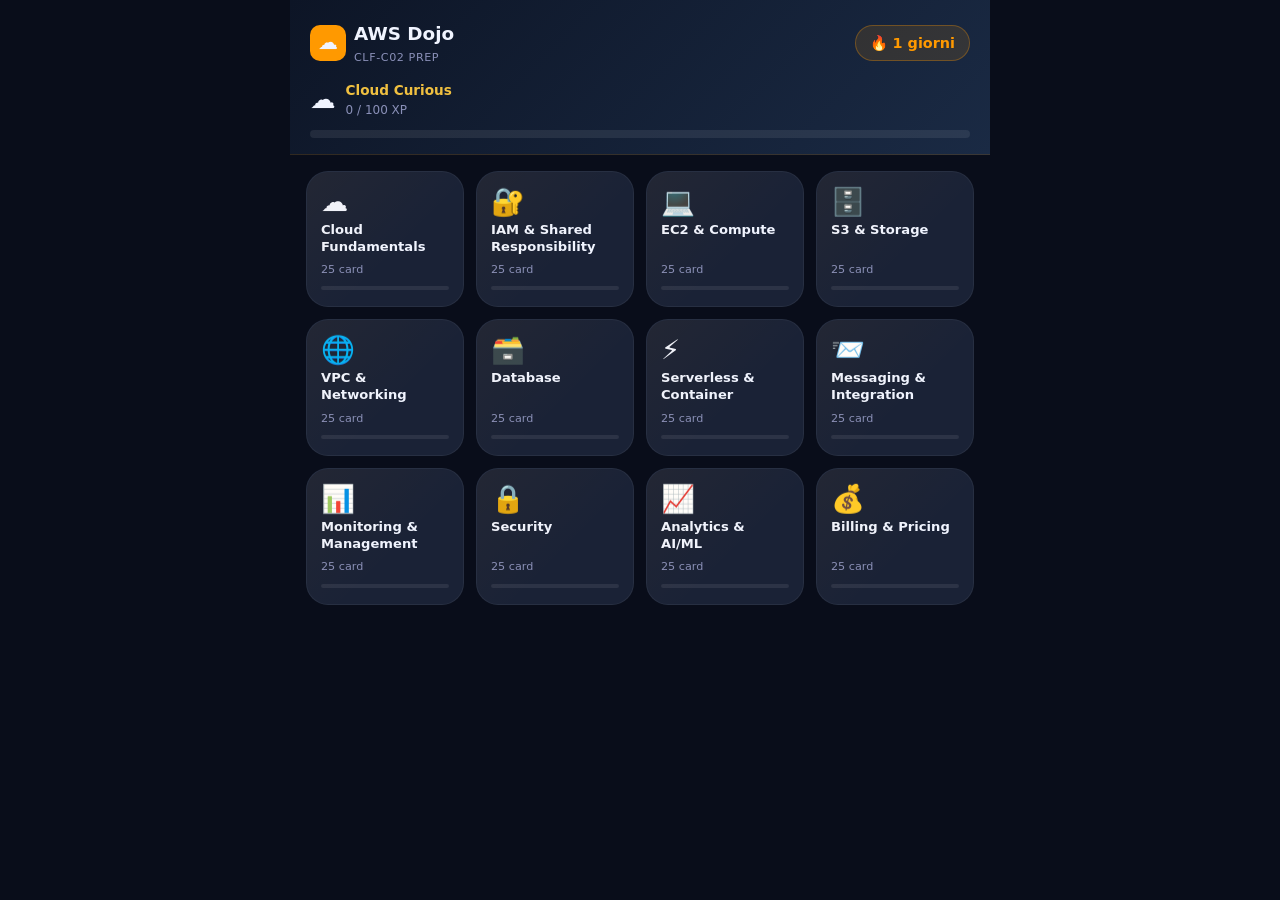
==== aws-dojo/index.html @ f64c97f4 "AWS Dojo CP0: scaffold + quiz bank - aws-dojo/scripts/convert_quiz.py: converte 1142 domande → quiz_" ====
<!DOCTYPE html>
<html lang="it">
<head>
  <meta charset="UTF-8">
  <meta name="viewport" content="width=device-width, initial-scale=1.0, viewport-fit=cover">
  <meta name="theme-color" content="#090d1a">
  <meta name="apple-mobile-web-app-capable" content="yes">
  <meta name="apple-mobile-web-app-status-bar-style" content="black-translucent">
  <title>AWS Dojo — CLF-C02</title>
  <link rel="stylesheet" href="css/style.css">
</head>
<body>

<!-- ══════════════ HOME SCREEN ══════════════ -->
<div id="home-screen" class="screen active">

  <header class="home-header">
    <div class="home-top">
      <div class="brand">
        <div class="brand-logo">☁</div>
        <div>
          <div class="brand-name">AWS Dojo</div>
          <div class="brand-sub">CLF-C02 Prep</div>
        </div>
      </div>
      <div class="streak-badge" id="streak-badge">🔥 0 giorni</div>
    </div>

    <div class="level-row">
      <div class="level-emoji" id="level-emoji">☁️</div>
      <div class="level-info">
        <div class="level-name" id="level-name">Cloud Curious</div>
        <div class="level-xp"  id="level-xp">0 / 100 XP</div>
      </div>
    </div>

    <div class="xp-bar">
      <div class="xp-fill" id="xp-fill" style="width:0%"></div>
    </div>
  </header>

  <div class="modules-grid" id="modules-grid"></div>

</div>

<!-- ══════════════ FEED SCREEN ══════════════ -->
<div id="feed-screen" class="screen">

  <div class="feed-header">
    <button class="feed-back" onclick="showScreen('home-screen'); renderHome()">←</button>
    <div class="feed-title" id="feed-title">Modulo</div>
    <div class="feed-prog"  id="feed-prog"></div>
  </div>

  <div class="feed-progress-bar">
    <div class="feed-progress-fill" id="feed-progress-fill" style="width:0%"></div>
  </div>

  <div class="feed-viewport" id="feed-viewport"></div>

</div>

<!-- ══════════════ TOAST ══════════════ -->
<div id="toast"></div>

<!-- ══════════════ CONFETTI ══════════════ -->
<canvas id="confetti-canvas"></canvas>

<!-- ══════════════ LEVEL-UP OVERLAY ══════════════ -->
<div id="levelup-overlay">
  <div class="levelup-emoji">🌟</div>
  <div class="levelup-title">Nuovo livello!</div>
  <div class="levelup-name"></div>
  <button class="levelup-btn" onclick="closeLevelUp()">Vai avanti 🚀</button>
</div>

<!-- ══════════════ SCRIPTS ══════════════ -->
<!-- 1. Quiz bank (1142 domande esame) -->
<script src="js/data/quiz_bank.js"></script>

<!-- 2. Moduli di lezione (contenuto) -->
<script src="js/data/module01.js"></script>
<script src="js/data/module02.js"></script>
<script src="js/data/module03.js"></script>
<script src="js/data/module04.js"></script>
<script src="js/data/module05.js"></script>
<script src="js/data/module06.js"></script>
<script src="js/data/module07.js"></script>
<script src="js/data/module08.js"></script>
<script src="js/data/module09.js"></script>
<script src="js/data/module10.js"></script>
<script src="js/data/module11.js"></script>
<script src="js/data/module12.js"></script>

<!-- 3. Definizione moduli (usa le costanti sopra) -->
<script src="js/modules.js"></script>

<!-- 4. Motore app -->
<script src="js/app.js"></script>

</body>
</html>
---- aws-dojo/css/style.css ----
/* AWS Dojo — tema arancio-oro AWS, mobile-first */
:root {
  --bg:      #090d1a;
  --bg2:     #111827;
  --card:    #1a2236;
  --accent:  #ff9900;
  --accent2: #f0c040;
  --danger:  #ff4d6d;
  --gold:    #ff9900;
  --text:    #f0f4ff;
  --muted:   #8a90b8;
  --radius:  22px;
  --green:   #22c55e;
  --card-shadow: 0 4px 24px rgba(0,0,0,0.45);
}

*, *::before, *::after { box-sizing: border-box; margin: 0; padding: 0; }

html, body {
  height: 100%;
  background: var(--bg);
  color: var(--text);
  font-family: -apple-system, BlinkMacSystemFont, 'Segoe UI', system-ui, sans-serif;
  font-size: 16px;
  line-height: 1.55;
  -webkit-font-smoothing: antialiased;
  overflow: hidden;
}

/* ── SCREENS ── */
.screen { display: none; height: 100dvh; overflow: hidden; }
.screen.active { display: flex; flex-direction: column; }

/* ── HOME SCREEN ── */
#home-screen { overflow-y: auto; }

.home-header {
  background: linear-gradient(135deg, #0d1526 0%, #1a2a44 100%);
  padding: 20px 20px 16px;
  border-bottom: 1px solid rgba(255,153,0,0.15);
  position: sticky; top: 0; z-index: 10;
}

.home-top {
  display: flex;
  align-items: center;
  justify-content: space-between;
  margin-bottom: 14px;
}

.brand { display: flex; align-items: center; gap: 8px; }
.brand-logo {
  width: 36px; height: 36px;
  background: var(--accent);
  border-radius: 10px;
  display: flex; align-items: center; justify-content: center;
  font-size: 20px;
}
.brand-name { font-size: 1.15rem; font-weight: 700; color: var(--text); }
.brand-sub  { font-size: 0.7rem; color: var(--muted); letter-spacing: 0.05em; text-transform: uppercase; }

.streak-badge {
  background: rgba(255,153,0,0.12);
  border: 1px solid rgba(255,153,0,0.3);
  border-radius: 20px;
  padding: 6px 14px;
  font-size: 0.9rem;
  font-weight: 600;
  color: var(--accent);
}

.level-row {
  display: flex; align-items: center; gap: 10px;
  margin-bottom: 10px;
}
.level-emoji { font-size: 1.6rem; }
.level-info { flex: 1; }
.level-name { font-size: 0.85rem; font-weight: 700; color: var(--accent2); }
.level-xp   { font-size: 0.75rem; color: var(--muted); }

.xp-bar {
  height: 8px; border-radius: 4px;
  background: rgba(255,255,255,0.08);
  overflow: hidden;
}
.xp-fill {
  height: 100%;
  background: linear-gradient(90deg, var(--accent), var(--accent2));
  border-radius: 4px;
  transition: width 0.6s cubic-bezier(.34,1.56,.64,1);
}

/* module grid */
.modules-grid {
  display: grid;
  grid-template-columns: 1fr 1fr;
  gap: 12px;
  padding: 16px;
}

.module-card {
  background: var(--card);
  border-radius: var(--radius);
  padding: 16px 14px;
  cursor: pointer;
  border: 1px solid rgba(255,255,255,0.06);
  transition: transform 0.18s, box-shadow 0.18s, border-color 0.18s;
  position: relative;
  overflow: hidden;
  min-height: 110px;
  display: flex; flex-direction: column; justify-content: space-between;
}
.module-card::before {
  content: '';
  position: absolute; inset: 0;
  background: linear-gradient(135deg, rgba(255,153,0,0.04) 0%, transparent 60%);
  pointer-events: none;
}
.module-card:active { transform: scale(0.97); }
.module-card.locked { opacity: 0.55; cursor: default; }
.module-card.locked:active { transform: none; }
.module-card.done { border-color: rgba(34,197,94,0.3); }

.module-icon  { font-size: 1.7rem; line-height: 1; margin-bottom: 6px; }
.module-title { font-size: 0.82rem; font-weight: 600; color: var(--text); line-height: 1.3; }
.module-meta  { font-size: 0.7rem; color: var(--muted); margin-top: 6px; }

.module-progress {
  height: 4px; border-radius: 2px;
  background: rgba(255,255,255,0.08);
  margin-top: 8px; overflow: hidden;
}
.module-progress-fill {
  height: 100%;
  background: linear-gradient(90deg, var(--accent), var(--accent2));
  border-radius: 2px;
  transition: width 0.5s ease;
}

.lock-icon {
  position: absolute; top: 10px; right: 10px;
  font-size: 0.85rem; opacity: 0.5;
}

/* ── FEED SCREEN ── */
#feed-screen { background: var(--bg); }

.feed-header {
  padding: 14px 16px;
  display: flex; align-items: center; gap: 12px;
  background: var(--bg2);
  border-bottom: 1px solid rgba(255,255,255,0.06);
  flex-shrink: 0;
}

.feed-back {
  width: 36px; height: 36px;
  background: rgba(255,255,255,0.06);
  border-radius: 10px;
  border: none; cursor: pointer;
  color: var(--text); font-size: 1.1rem;
  display: flex; align-items: center; justify-content: center;
  flex-shrink: 0;
}
.feed-back:active { background: rgba(255,255,255,0.12); }

.feed-title { font-size: 0.9rem; font-weight: 700; flex: 1; }
.feed-prog  { font-size: 0.78rem; color: var(--muted); flex-shrink: 0; }

.feed-progress-bar {
  height: 3px;
  background: rgba(255,255,255,0.07);
  flex-shrink: 0;
}
.feed-progress-fill {
  height: 100%;
  background: var(--accent);
  transition: width 0.4s ease;
}

/* feed viewport */
.feed-viewport {
  flex: 1;
  overflow-y: scroll;
  scroll-snap-type: y mandatory;
  -webkit-overflow-scrolling: touch;
}
.feed-viewport::-webkit-scrollbar { display: none; }

/* ── CARD BASE ── */
.card {
  scroll-snap-align: start;
  height: 100dvh;   /* fallback */
  min-height: 100%;
  padding: 20px 18px 24px;
  display: flex; flex-direction: column;
  justify-content: flex-start;
  position: relative;
  overflow: hidden;
}

/* lesson card */
.card-lesson { background: var(--card); }
.card-fact   { background: linear-gradient(135deg, #1a1a2e 0%, #16213e 100%); }

.card-badge {
  display: inline-flex; align-items: center; gap: 6px;
  background: rgba(255,153,0,0.12);
  border: 1px solid rgba(255,153,0,0.25);
  color: var(--accent);
  font-size: 0.7rem; font-weight: 700;
  text-transform: uppercase; letter-spacing: 0.06em;
  border-radius: 20px; padding: 4px 10px;
  margin-bottom: 14px; align-self: flex-start;
}
.card-fact .card-badge {
  background: rgba(240,192,64,0.12);
  border-color: rgba(240,192,64,0.3);
  color: var(--accent2);
}

.card-emoji { font-size: 2.4rem; line-height: 1; margin-bottom: 12px; }
.card-title {
  font-size: 1.2rem; font-weight: 800;
  color: var(--text); margin-bottom: 14px;
  line-height: 1.3;
}
.card-text {
  font-size: 0.9rem; color: rgba(240,244,255,0.9);
  line-height: 1.65; flex: 1;
}
.card-text strong { color: var(--accent2); font-weight: 700; }
.card-text code {
  background: rgba(255,255,255,0.08);
  border-radius: 4px; padding: 1px 6px;
  font-size: 0.85em; color: var(--accent2);
}

.card-analogy {
  margin-top: 18px;
  background: rgba(255,153,0,0.07);
  border-left: 3px solid var(--accent);
  border-radius: 0 12px 12px 0;
  padding: 12px 14px;
  font-size: 0.82rem; color: rgba(240,244,255,0.85);
  line-height: 1.6;
}
.card-analogy::before {
  content: '🐒 Per la scimmia: ';
  font-weight: 700; color: var(--accent);
}

.card-next-btn {
  margin-top: 20px;
  background: var(--accent);
  color: #000; font-weight: 800; font-size: 0.95rem;
  border: none; border-radius: 14px;
  padding: 14px 20px;
  cursor: pointer; width: 100%;
  transition: opacity 0.15s, transform 0.15s;
  flex-shrink: 0;
}
.card-next-btn:active { opacity: 0.85; transform: scale(0.98); }

/* ── QUIZ CARD ── */
.card-quiz { background: var(--card); }

.quiz-question {
  font-size: 0.92rem; font-weight: 600;
  color: var(--text); line-height: 1.6;
  margin-bottom: 18px; flex: 0;
}

.quiz-opts { display: flex; flex-direction: column; gap: 10px; flex: 1; }

.quiz-opt {
  background: rgba(255,255,255,0.05);
  border: 1.5px solid rgba(255,255,255,0.1);
  border-radius: 14px;
  padding: 12px 14px;
  font-size: 0.85rem; color: var(--text);
  cursor: pointer; text-align: left;
  transition: background 0.15s, border-color 0.15s, transform 0.1s;
  line-height: 1.45;
}
.quiz-opt:active { transform: scale(0.98); }
.quiz-opt:disabled { cursor: default; }

.quiz-opt.correct {
  background: rgba(34,197,94,0.15);
  border-color: var(--green);
  color: #86efac;
}
.quiz-opt.wrong {
  background: rgba(255,77,109,0.12);
  border-color: var(--danger);
  color: #fca5a5;
}
.quiz-opt.dimmed { opacity: 0.4; }

.quiz-feedback {
  margin-top: 14px;
  border-radius: 14px;
  padding: 12px 14px;
  font-size: 0.82rem;
  line-height: 1.55;
  display: none;
}
.quiz-feedback.show { display: block; }
.quiz-feedback.ok {
  background: rgba(34,197,94,0.1);
  border: 1px solid rgba(34,197,94,0.25);
  color: #86efac;
}
.quiz-feedback.ko {
  background: rgba(255,77,109,0.1);
  border: 1px solid rgba(255,77,109,0.25);
  color: #fca5a5;
}
.quiz-feedback-title { font-weight: 700; margin-bottom: 4px; }

/* ── COMPLETE CARD ── */
.card-complete {
  background: linear-gradient(135deg, #0f1d0f 0%, #0d1a0d 100%);
  align-items: center; justify-content: center; text-align: center;
}
.complete-emoji { font-size: 4rem; margin-bottom: 16px; }
.complete-title { font-size: 1.4rem; font-weight: 800; color: var(--green); margin-bottom: 8px; }
.complete-sub   { font-size: 0.9rem; color: var(--muted); margin-bottom: 28px; }
.complete-xp    { font-size: 1.1rem; font-weight: 700; color: var(--accent2); margin-bottom: 24px; }

/* ── TOAST ── */
#toast {
  position: fixed; bottom: 28px; left: 50%;
  transform: translateX(-50%) translateY(80px);
  background: var(--accent);
  color: #000; font-weight: 700; font-size: 0.9rem;
  padding: 10px 22px; border-radius: 30px;
  box-shadow: 0 4px 20px rgba(255,153,0,0.4);
  transition: transform 0.35s cubic-bezier(.34,1.56,.64,1), opacity 0.35s;
  opacity: 0; z-index: 1000; white-space: nowrap;
  pointer-events: none;
}
#toast.show {
  transform: translateX(-50%) translateY(0);
  opacity: 1;
}

/* ── CONFETTI ── */
#confetti-canvas {
  position: fixed; inset: 0;
  pointer-events: none; z-index: 999;
}

/* ── LEVEL-UP OVERLAY ── */
#levelup-overlay {
  position: fixed; inset: 0;
  background: rgba(9,13,26,0.92);
  z-index: 998;
  display: none; flex-direction: column;
  align-items: center; justify-content: center;
  text-align: center; padding: 40px;
}
#levelup-overlay.show { display: flex; }
.levelup-emoji { font-size: 5rem; margin-bottom: 16px; animation: pop 0.5s ease; }
.levelup-title { font-size: 1.5rem; font-weight: 800; color: var(--accent2); margin-bottom: 6px; }
.levelup-name  { font-size: 1rem; color: var(--muted); margin-bottom: 28px; }
.levelup-btn {
  background: var(--accent); color: #000;
  font-weight: 800; font-size: 1rem;
  border: none; border-radius: 14px;
  padding: 14px 36px; cursor: pointer;
}

/* ── EMPTY STATE ── */
.feed-empty {
  height: 100dvh;
  display: flex; flex-direction: column;
  align-items: center; justify-content: center;
  text-align: center; padding: 40px;
  gap: 14px;
}
.feed-empty-emoji  { font-size: 3.5rem; }
.feed-empty-title  { font-size: 1.2rem; font-weight: 700; }
.feed-empty-text   { font-size: 0.85rem; color: var(--muted); line-height: 1.6; }

/* ── ANIMATIONS ── */
@keyframes pop {
  0%   { transform: scale(0.5); opacity: 0; }
  70%  { transform: scale(1.15); }
  100% { transform: scale(1); opacity: 1; }
}

@keyframes fadeInUp {
  from { opacity: 0; transform: translateY(16px); }
  to   { opacity: 1; transform: translateY(0); }
}

.card { animation: fadeInUp 0.3s ease both; }

/* ── RESPONSIVE: wider screens ── */
@media (min-width: 480px) {
  .modules-grid { grid-template-columns: repeat(3, 1fr); }
}
@media (min-width: 768px) {
  .modules-grid { grid-template-columns: repeat(4, 1fr); max-width: 700px; margin: 0 auto; }
  #home-screen { align-items: center; }
  .home-header { max-width: 700px; width: 100%; }
  #feed-screen .feed-viewport { max-width: 600px; margin: 0 auto; }
  .card { padding: 32px 28px; }
}
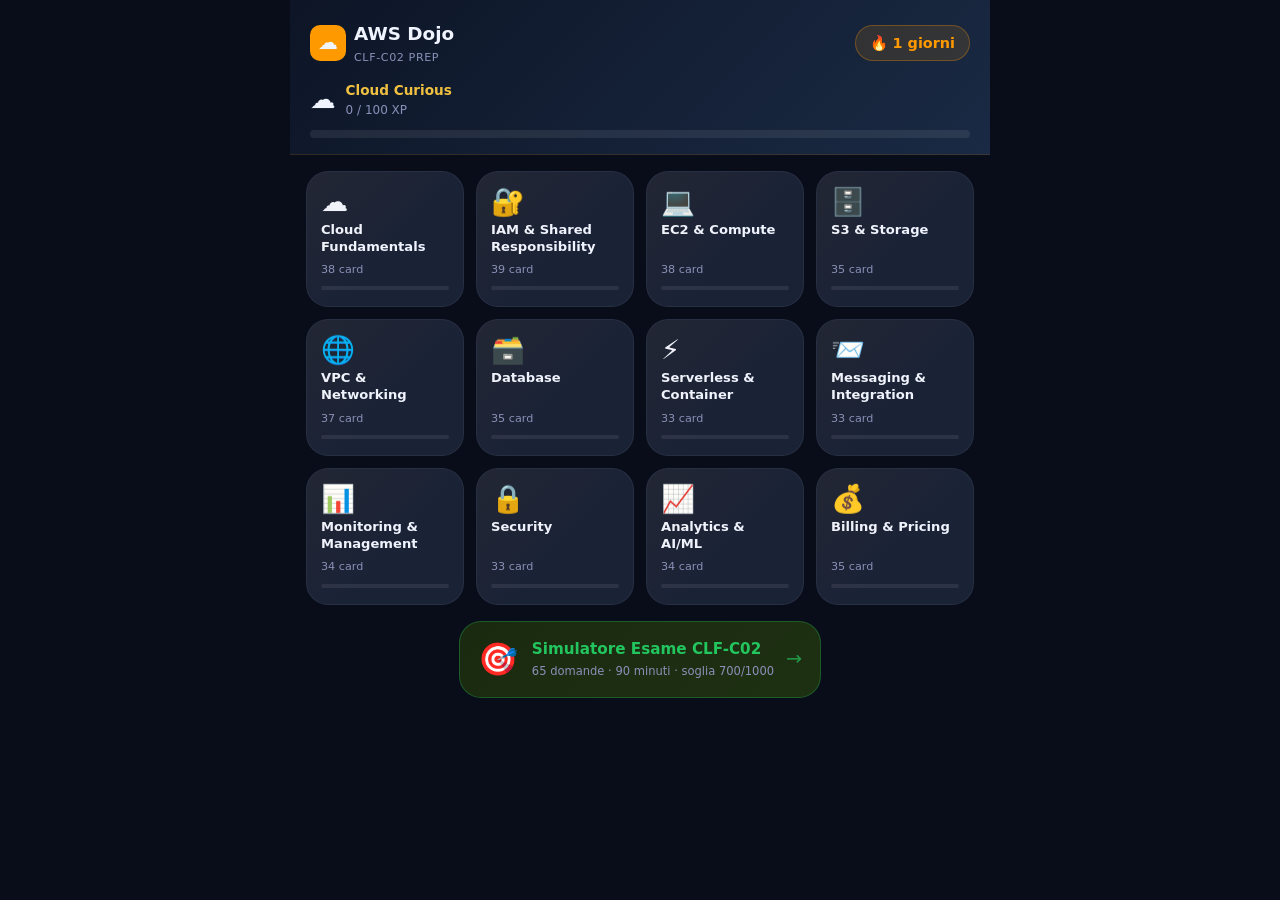
==== commit 914cc710: "AWS Dojo CP finale: Simulatore Esame CLF-C02 - Pulsante "Simulatore Esame" in home con banner verde " ====
--- a/aws-dojo/index.html
+++ b/aws-dojo/index.html
@@ -41,6 +41,17 @@
 
   <div class="modules-grid" id="modules-grid"></div>
 
+  <div class="exam-banner" id="exam-banner" onclick="startExamIntro()">
+    <div class="exam-banner-left">
+      <div class="exam-banner-icon">🎯</div>
+      <div>
+        <div class="exam-banner-title">Simulatore Esame CLF-C02</div>
+        <div class="exam-banner-sub">65 domande · 90 minuti · soglia 700/1000</div>
+      </div>
+    </div>
+    <div class="exam-banner-arrow">→</div>
+  </div>
+
 </div>
 
 <!-- ══════════════ FEED SCREEN ══════════════ -->
@@ -57,6 +68,36 @@
   </div>
 
   <div class="feed-viewport" id="feed-viewport"></div>
+
+</div>
+
+<!-- ══════════════ EXAM SCREEN ══════════════ -->
+<div id="exam-screen" class="screen">
+
+  <div class="feed-header">
+    <button class="feed-back" id="exam-back-btn" onclick="confirmExitExam()">←</button>
+    <div class="feed-title">🎯 Simulatore CLF-C02</div>
+    <div class="exam-timer" id="exam-timer">90:00</div>
+  </div>
+
+  <div class="feed-progress-bar">
+    <div class="feed-progress-fill" id="exam-progress-fill" style="width:0%"></div>
+  </div>
+
+  <div class="exam-viewport" id="exam-viewport"></div>
+
+</div>
+
+<!-- ══════════════ EXAM RESULTS SCREEN ══════════════ -->
+<div id="exam-results-screen" class="screen">
+
+  <div class="feed-header">
+    <button class="feed-back" onclick="showScreen('home-screen'); renderHome()">←</button>
+    <div class="feed-title">📊 Risultati</div>
+    <div></div>
+  </div>
+
+  <div class="exam-results-body" id="exam-results-body"></div>
 
 </div>
 
--- a/aws-dojo/css/style.css
+++ b/aws-dojo/css/style.css
@@ -398,6 +398,172 @@
 
 .card { animation: fadeInUp 0.3s ease both; }
 
+/* ── EXAM BANNER ── */
+.exam-banner {
+  margin: 0 16px 20px;
+  background: linear-gradient(135deg, #1a2a10 0%, #1e3012 100%);
+  border: 1.5px solid rgba(34,197,94,0.3);
+  border-radius: var(--radius);
+  padding: 16px 18px;
+  display: flex; align-items: center; justify-content: space-between;
+  cursor: pointer; gap: 12px;
+  transition: border-color 0.2s, transform 0.15s;
+}
+.exam-banner:active { transform: scale(0.98); }
+.exam-banner:hover  { border-color: rgba(34,197,94,0.6); }
+
+.exam-banner-left  { display: flex; align-items: center; gap: 14px; }
+.exam-banner-icon  { font-size: 2rem; line-height: 1; }
+.exam-banner-title { font-size: 0.95rem; font-weight: 700; color: var(--green); }
+.exam-banner-sub   { font-size: 0.72rem; color: var(--muted); margin-top: 2px; }
+.exam-banner-arrow { font-size: 1.2rem; color: var(--green); opacity: 0.7; }
+
+/* ── EXAM TIMER ── */
+.exam-timer {
+  font-size: 0.95rem; font-weight: 700;
+  color: var(--accent2); font-variant-numeric: tabular-nums;
+  flex-shrink: 0;
+}
+.exam-timer.warning { color: var(--danger); animation: pulse 1s infinite; }
+
+@keyframes pulse {
+  0%, 100% { opacity: 1; }
+  50%       { opacity: 0.5; }
+}
+
+/* ── EXAM VIEWPORT ── */
+.exam-viewport {
+  flex: 1; overflow-y: auto;
+  padding: 16px; display: flex; flex-direction: column; gap: 0;
+}
+
+.exam-intro {
+  background: var(--card);
+  border-radius: var(--radius);
+  padding: 24px 20px;
+  display: flex; flex-direction: column; gap: 16px;
+}
+.exam-intro-title { font-size: 1.2rem; font-weight: 800; color: var(--accent2); }
+.exam-intro-list  { font-size: 0.88rem; color: rgba(240,244,255,0.88); line-height: 1.8; }
+.exam-intro-list li { list-style: none; padding-left: 4px; }
+.exam-start-btn {
+  background: var(--green); color: #000;
+  font-weight: 800; font-size: 1rem;
+  border: none; border-radius: 14px;
+  padding: 15px 20px; cursor: pointer;
+  transition: opacity 0.15s;
+}
+.exam-start-btn:active { opacity: 0.85; }
+
+/* ── EXAM QUESTION CARD ── */
+.exam-q-card {
+  background: var(--card);
+  border-radius: var(--radius);
+  padding: 20px 18px 18px;
+  margin-bottom: 12px;
+}
+.exam-q-num {
+  font-size: 0.72rem; font-weight: 700;
+  color: var(--muted); text-transform: uppercase;
+  letter-spacing: 0.06em; margin-bottom: 10px;
+}
+.exam-q-text {
+  font-size: 0.9rem; font-weight: 600; color: var(--text);
+  line-height: 1.6; margin-bottom: 16px;
+}
+.exam-q-multi {
+  font-size: 0.72rem; color: var(--accent);
+  margin-bottom: 10px; font-weight: 600;
+}
+.exam-opts { display: flex; flex-direction: column; gap: 8px; }
+
+.exam-opt {
+  background: rgba(255,255,255,0.04);
+  border: 1.5px solid rgba(255,255,255,0.09);
+  border-radius: 12px; padding: 11px 13px;
+  font-size: 0.84rem; color: var(--text);
+  cursor: pointer; text-align: left;
+  transition: background 0.12s, border-color 0.12s;
+  line-height: 1.45;
+}
+.exam-opt:active  { transform: scale(0.98); }
+.exam-opt.selected {
+  background: rgba(255,153,0,0.12);
+  border-color: var(--accent);
+  color: var(--accent2);
+}
+/* review mode */
+.exam-opt.rev-correct { background: rgba(34,197,94,0.15); border-color: var(--green); color: #86efac; }
+.exam-opt.rev-wrong   { background: rgba(255,77,109,0.12); border-color: var(--danger); color: #fca5a5; }
+.exam-opt.rev-dimmed  { opacity: 0.35; }
+
+.exam-nav {
+  display: flex; gap: 10px; margin-top: 14px;
+}
+.exam-btn {
+  flex: 1; padding: 12px; border: none; border-radius: 12px;
+  font-weight: 700; font-size: 0.9rem; cursor: pointer;
+  transition: opacity 0.15s;
+}
+.exam-btn:active { opacity: 0.8; }
+.exam-btn-primary { background: var(--accent); color: #000; }
+.exam-btn-ghost   {
+  background: rgba(255,255,255,0.06);
+  border: 1px solid rgba(255,255,255,0.1);
+  color: var(--muted);
+}
+
+/* ── EXAM RESULTS ── */
+.exam-results-body {
+  overflow-y: auto; flex: 1;
+  padding: 16px;
+}
+
+.exam-score-card {
+  background: var(--card);
+  border-radius: var(--radius);
+  padding: 28px 20px 24px;
+  text-align: center; margin-bottom: 14px;
+}
+.exam-score-emoji  { font-size: 3.5rem; margin-bottom: 12px; }
+.exam-score-num    { font-size: 3rem; font-weight: 900; margin-bottom: 4px; }
+.exam-score-num.pass { color: var(--green); }
+.exam-score-num.fail { color: var(--danger); }
+.exam-score-label  { font-size: 0.85rem; color: var(--muted); margin-bottom: 16px; }
+.exam-score-bar    { height: 10px; background: rgba(255,255,255,0.07); border-radius: 5px; overflow: hidden; margin-bottom: 8px; }
+.exam-score-fill   { height: 100%; border-radius: 5px; transition: width 1s ease; }
+.exam-score-fill.pass { background: linear-gradient(90deg, var(--green), #86efac); }
+.exam-score-fill.fail { background: linear-gradient(90deg, var(--danger), #fca5a5); }
+.exam-threshold    { font-size: 0.72rem; color: var(--muted); text-align: right; }
+
+.exam-stats {
+  display: grid; grid-template-columns: 1fr 1fr 1fr;
+  gap: 10px; margin-bottom: 14px;
+}
+.exam-stat {
+  background: var(--card); border-radius: 14px;
+  padding: 14px 10px; text-align: center;
+}
+.exam-stat-num   { font-size: 1.4rem; font-weight: 800; color: var(--accent2); }
+.exam-stat-label { font-size: 0.7rem; color: var(--muted); margin-top: 2px; }
+
+.exam-review-btn {
+  width: 100%; padding: 14px; border: none; border-radius: 14px;
+  background: rgba(255,153,0,0.12);
+  border: 1.5px solid rgba(255,153,0,0.3);
+  color: var(--accent); font-weight: 700; font-size: 0.95rem;
+  cursor: pointer; margin-bottom: 10px;
+}
+.exam-home-btn {
+  width: 100%; padding: 14px; border: none; border-radius: 14px;
+  background: rgba(255,255,255,0.06);
+  border: 1px solid rgba(255,255,255,0.1);
+  color: var(--muted); font-weight: 600; font-size: 0.9rem;
+  cursor: pointer;
+}
+
+.exam-review-list { display: flex; flex-direction: column; gap: 12px; margin-top: 14px; }
+
 /* ── RESPONSIVE: wider screens ── */
 @media (min-width: 480px) {
   .modules-grid { grid-template-columns: repeat(3, 1fr); }
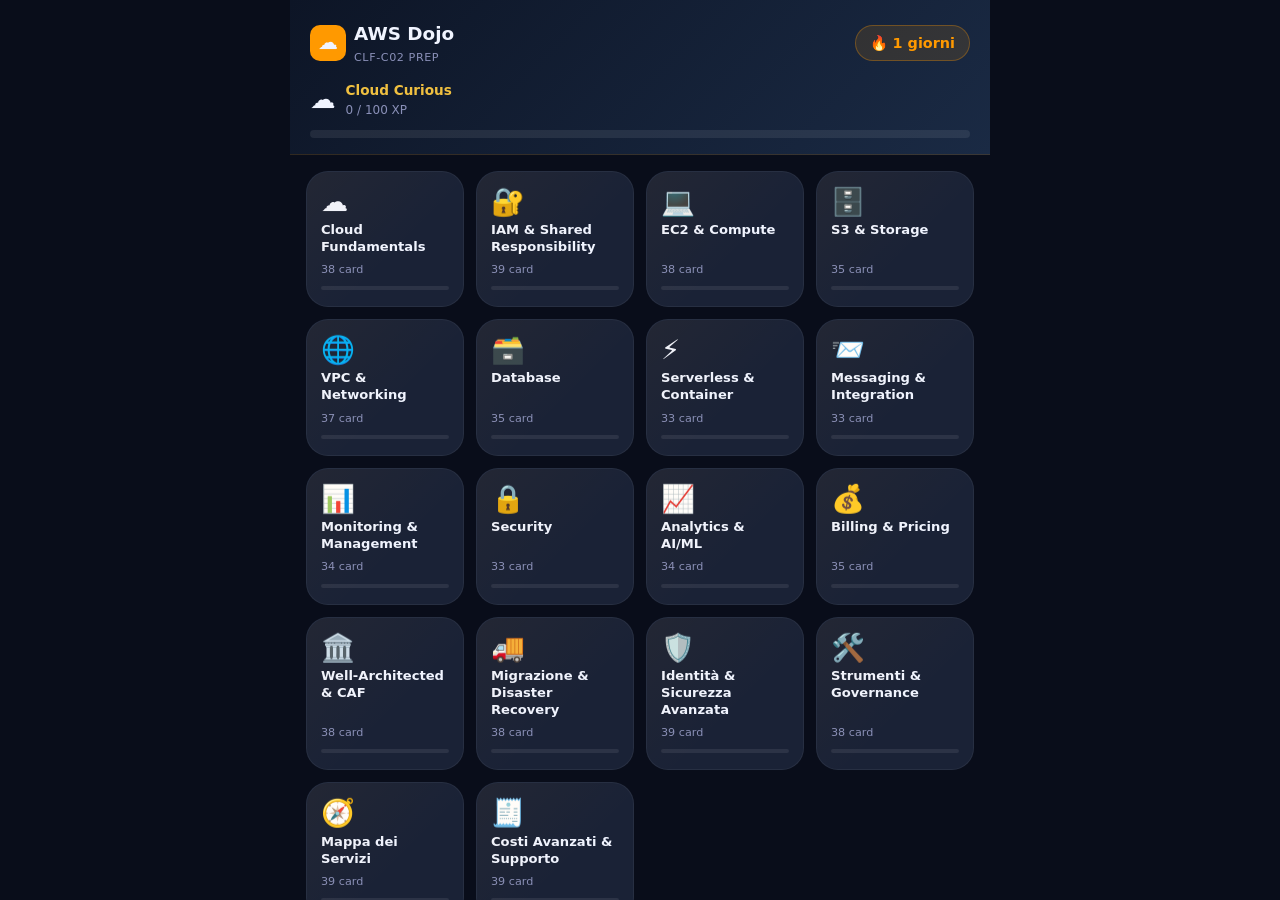
==== commit 4dcf4f5d: "AWS Dojo: 6 nuovi moduli per coprire tutta la guida CLF-C02 - 13 Well-Architected & CAF, 14 Migrazio" ====
--- a/aws-dojo/index.html
+++ b/aws-dojo/index.html
@@ -132,6 +132,12 @@
 <script src="js/data/module10.js"></script>
 <script src="js/data/module11.js"></script>
 <script src="js/data/module12.js"></script>
+<script src="js/data/module13.js"></script>
+<script src="js/data/module14.js"></script>
+<script src="js/data/module15.js"></script>
+<script src="js/data/module16.js"></script>
+<script src="js/data/module17.js"></script>
+<script src="js/data/module18.js"></script>
 
 <!-- 3. Definizione moduli (usa le costanti sopra) -->
 <script src="js/modules.js"></script>
--- a/aws-dojo/css/style.css
+++ b/aws-dojo/css/style.css
@@ -190,14 +190,16 @@
 /* ── CARD BASE ── */
 .card {
   scroll-snap-align: start;
-  height: 100dvh;   /* fallback */
-  min-height: 100%;
+  height: 100%;     /* altezza del feed, sotto l'header */
   padding: 20px 18px 24px;
   display: flex; flex-direction: column;
   justify-content: flex-start;
   position: relative;
-  overflow: hidden;
-}
+  overflow-x: hidden;
+  overflow-y: auto; /* le schede lunghe scorrono invece di essere tagliate */
+  overscroll-behavior-y: auto;
+}
+.card::-webkit-scrollbar { display: none; }
 
 /* lesson card */
 .card-lesson { background: var(--card); }
